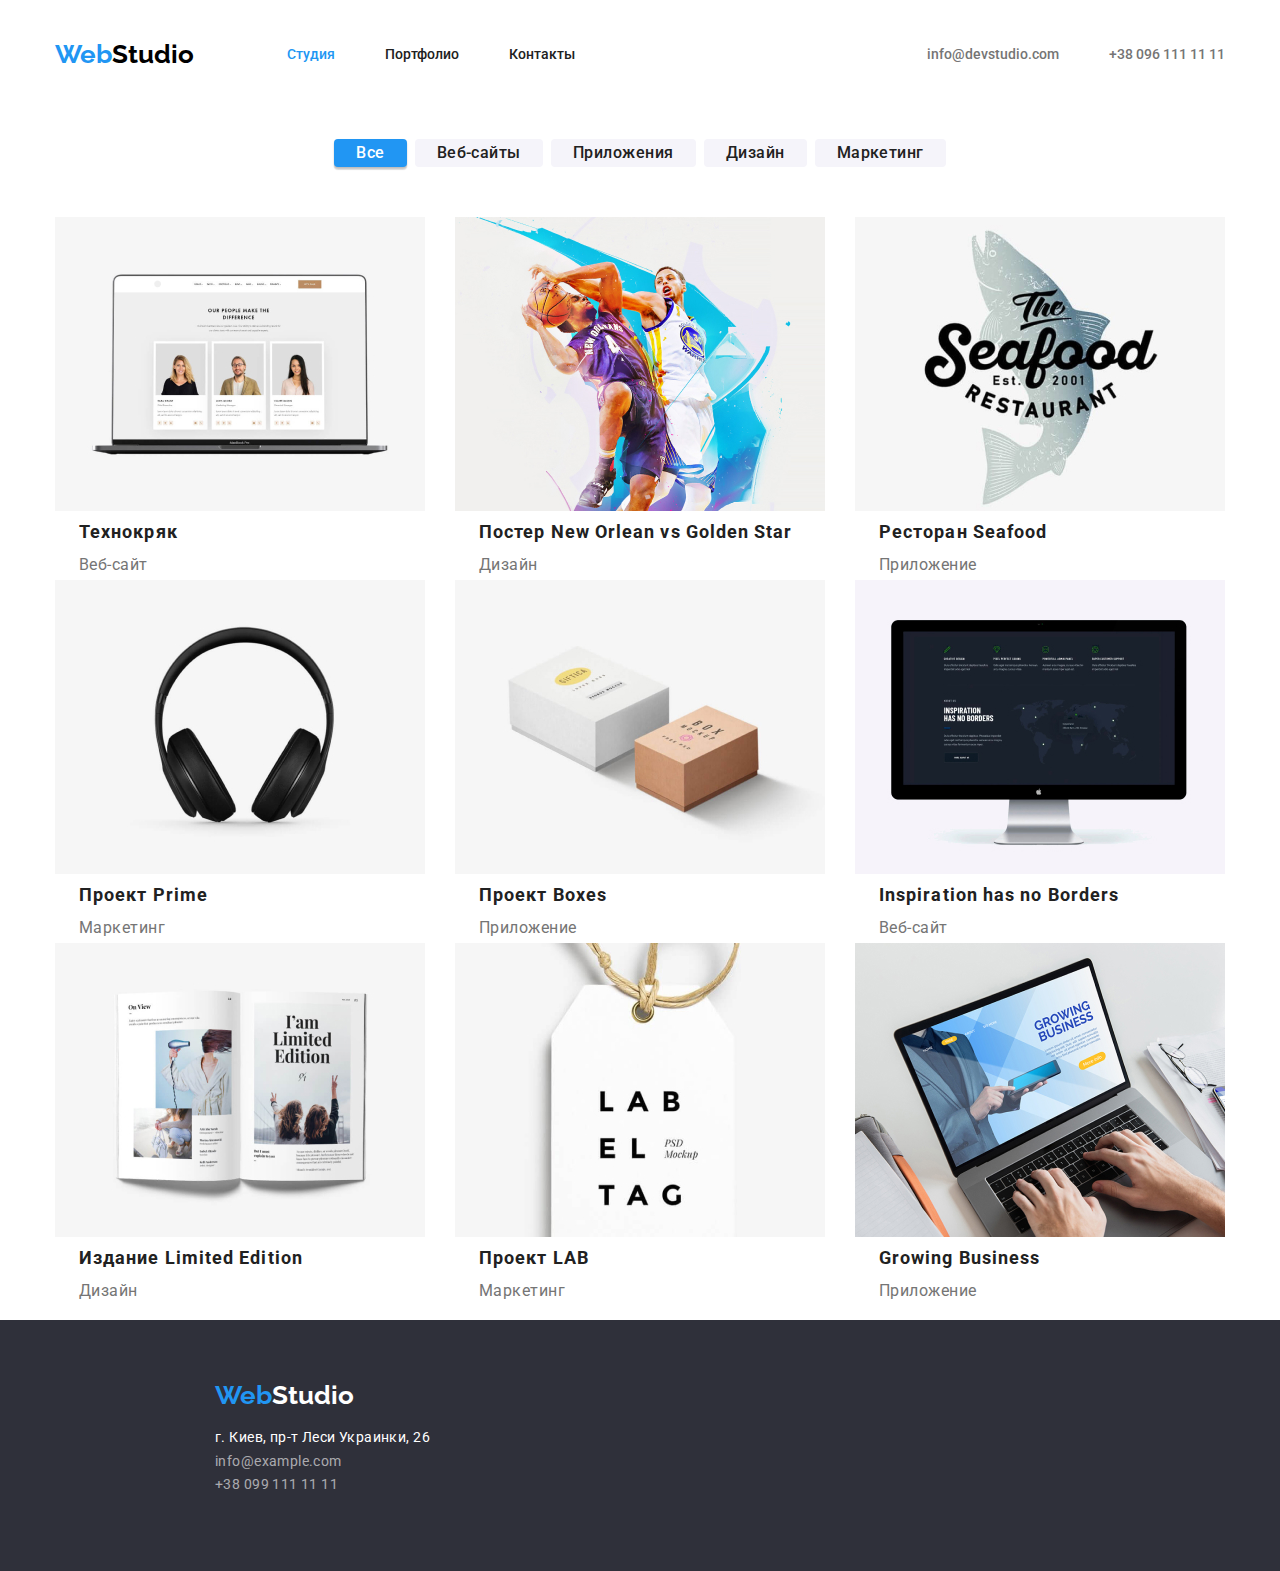
==== portfolio.html @ ba327151 "create files" ====
<!DOCTYPE html>
<html lang="ru">
  <head>
    <meta charset="UTF-8" />
    <meta http-equiv="X-UA-Compatible" content="IE=edge" />
    <meta name="viewport" content="width=device-width, initial-scale=1.0" />
    <link rel="stylesheet" href="./normalize.min.css" />
    <link rel="preconnect" href="https://fonts.googleapis.com" />
    <link rel="preconnect" href="https://fonts.gstatic.com" crossorigin />
    <link
      href="https://fonts.googleapis.com/css2?family=Raleway:wght@700&family=Roboto:wght@400;500;700;900&display=swap"
      rel="stylesheet"
    />
    <link rel="stylesheet" href="./styles.css" />
    <title>Document</title>
  </head>
  <body>
    <header class="header">
      <div class="container">
        <div class="header__inner">
          <nav class="header__menu">
            <a href="" class="logolink"> <span>Web</span>Studio </a>
            <ul class="header__links">
              <li><a class="header__link current" href="#">Студия</a></li>
              <li><a class="header__link" href="#">Портфолио</a></li>
              <li><a class="header__link" href="#">Контакты</a></li>
            </ul>
          </nav>
          <ul class="contacts__items">
            <li><a href="mailto:info@devstudio.com" class="header__mail">info@devstudio.com</a></li>
            <li><a href="tel:+380961111111" class="header__phone">+38 096 111 11 11</a></li>
          </ul>
        </div>
      </div>
    </header>

    <div class="main">
      <div class="container">
        <div class="filter">
          <button class="filter__button filter__current" type="button">Все</button>
          <button class="filter__button" type="button">Веб-сайты</button>
          <button class="filter__button" type="button">Приложения</button>
          <button class="filter__button" type="button">Дизайн</button>
          <button class="filter__button" type="button">Маркетинг</button>
        </div>
      </div>
    </div>

    <div class="portfolio__wrapper">
			<div class="container">
      <ul class="portfolio__list">
        <li class="portfolio__item">
          <img src="./images/portfolio-img-01.jpg" alt="" class="portfolio__img" />
          <h3>Технокряк</h3>
          <p>Веб-сайт</p>
        </li>
        <li class="portfolio__item">
          <img src="./images/portfolio-img-02.jpg" alt="" class="portfolio__img" />
          <h3>Постер New Orlean vs Golden Star</h3>
          <p>Дизайн</p>
        </li>
        <li class="portfolio__item">
          <img src="./images/portfolio-img-03.jpg" alt="" class="portfolio__img" />
          <h3>Ресторан Seafood</h3>
          <p>Приложение</p>
        </li>
        <li class="portfolio__item">
          <img src="./images/portfolio-img-04.jpg" alt="" class="portfolio__img" />
          <h3>Проект Prime</h3>
          <p>Маркетинг</p>
        </li>
        <li class="portfolio__item">
          <img src="./images/portfolio-img-05.jpg" alt="" class="portfolio__img" />
          <h3>Проект Boxes</h3>
          <p>Приложение</p>
        </li>
        <li class="portfolio__item">
          <img src="./images/portfolio-img-06.jpg" alt="" class="portfolio__img" />
          <h3>Inspiration has no Borders</h3>
          <p>Веб-сайт</p>
        </li>
        <li class="portfolio__item">
          <img src="./images/portfolio-img-07.jpg" alt="" class="portfolio__img" />
          <h3>Издание Limited Edition</h3>
          <p>Дизайн</p>
        </li>
        <li class="portfolio__item">
          <img src="./images/portfolio-img-08.jpg" alt="" class="portfolio__img" />
          <h3>Проект LAB</h3>
          <p>Маркетинг</p>
        </li>
        <li class="portfolio__item">
          <img src="./images/portfolio-img-09.jpg" alt="" class="portfolio__img" />
          <h3>Growing Business</h3>
          <p>Приложение</p>
        </li>
      </ul>
			</div>
    </div>

    <footer class="footer">
      <div class="container">
        <a href="" class="logolink footer__logolink"> <span>Web</span>Studio </a>
        <address>
          <ul class="footer__text">
            <li class="footer__text-item color-white">
              <a href="">г. Киев, пр-т Леси Украинки, 26</a>
            </li>
            <li class="footer__text-item">
              <a href="mailto:info@example.com">info@example.com</a>
            </li>
            <li class="footer__text-item">
              <a href="tel:tel:+380961111111">+38 099 111 11 11</a>
            </li>
          </ul>
        </address>
      </div>
    </footer>
  </body>
</html>
---- styles.css ----
*,
*::before,
*::after {
  box-sizing: border-box;
}
:root {
  --highlight-color: #2196f3;
  --main-color: #212121;
  --small-text-color: #757575
}

body {
  font-family: 'Roboto', sans-serif;
  font-style: normal;
  font-size: 14px;
  font-weight: 400;
  color: var(--main-color);
  width: 100%;
  max-width: 100%;
  overflow-x: hidden;
}

ul {
  padding-left: 0;
}
a {
  text-decoration: none;
  color: var(--main-color);
}
li {
  list-style: none;
  margin-left: 0;
  padding-left: 0;
}
.container {
  width: 1170px;
  margin: 0 auto;
}

.logolink {
  font-family: 'Raleway';
  font-style: normal;
  font-weight: 700;
  font-size: 26px;
  line-height: 1.2;
  color: #000000;
  text-decoration: none;
  margin-right: 93px;
}

.logolink span {
  color: var(--highlight-color);
}
.header__inner {
  margin: 32px 0px;
}
.header__menu {
  display: flex;
  align-items: center;
}

.header__links {
  display: flex;
}

.header__links li {
  margin-right: 50px;
  font-weight: 500;
  font-size: 14px;
  line-height: 1.14;
}

.header__link {
  color: var(--main-color);
}

.header__link:hover {
  color: var(--highlight-color);
}

.header__links li:last-child {
  margin-right: 0;
}

.current {
  color: var(--highlight-color);
}

.header__inner {
  display: flex;
  justify-content: space-between;
}

.contacts__items {
  display: flex;
}

.header__mail {
  margin-right: 50px;
  font-weight: 500;
  font-size: 14px;
  line-height: 1.14;
  color: var(--small-text-color);
}

.header__phone {
  font-weight: 500;
  font-size: 14px;
  line-height: 1.14;
  color: var(--small-text-color);
}

.header__phone:hover {
  color: var(--highlight-color);
}

.header__mail:hover {
  color: var(--highlight-color);
}
.hero {
  margin-bottom: 94px;
}
h1 {
  font-weight: 900;
  font-size: 44px;
  line-height: 1.36;
  text-align: center;
  letter-spacing: 0.06em;
  text-transform: uppercase;
  color: #ffffff;
}
.hero__inner {
  width: 1600px;
  height: 600px;
  padding: 200px 450px;
  background: #2f303a;
  margin: 0 auto;
  text-align: center;
}

.hero__button {
  font-weight: 700;
  font-size: 16px;
  line-height: 1.88;
  text-align: center;
  letter-spacing: 0.06em;
  color: #ffffff;
  width: 200px;
  height: 50px;
  left: 700px;
  top: 430px;
  background: var(--highlight-color);
  box-shadow: 0px 4px 4px rgba(0, 0, 0, 0.15);
  border-radius: 4px;
}
.features__list {
  margin-bottom: 94px;
  display: flex;
  font-weight: 400;
  font-size: 14px;
  line-height: 1.71;
  letter-spacing: 0.03em;
  color: #757575;
}
.features__item + .features__item {
  margin-left: 30px;
}

h3 {
  font-weight: 700;
  font-size: 14px;
  line-height: 1.14;
  letter-spacing: 0.03em;
  text-transform: uppercase;
  color: var(--main-color);
}
h2 {
  font-weight: 700;
  font-size: 36px;
  line-height: 1.17;
  text-align: center;
  letter-spacing: 0.03em;
  color: var(--main-color);
  margin: 0px;
  margin-bottom: 50px;
}
.job__carousel {
  display: flex;
  justify-content: center;
  margin-bottom: 94px;
}

.job__img + .job__img {
  margin-left: 27px;
}
.team {
  width: 1600px;
  height: 648px;
  background: #f5f4fa;
  margin: 0 auto;
  padding-top: 94px;
  padding-bottom: 94px;

  font-weight: 400;
  font-size: 16px;
  line-height: 1.19;
  letter-spacing: 0.03em;
  color: var(--small-text-color);
}

.team__list {
  display: flex;
  justify-content: center;
}
.team__item {
  text-align: center;
  background: #ffffff;
  box-shadow: 0px 1px 3px rgba(0, 0, 0, 0.12), 0px 1px 1px rgba(0, 0, 0, 0.14),
    0px 2px 1px rgba(0, 0, 0, 0.2);
  border-radius: 0px 0px 4px 4px;
}
.team__item + .team__item {
  margin-left: 30px;
}
.team__item h3 {
  font-weight: 500;
  font-size: 16px;
  line-height: 1.19;
  text-align: center;
  letter-spacing: 0.03em;
  color: var(--main-color);
}
.footer {
  width: 1600px;
  padding: 60px 0px 60px 0px;
  background: #2f303a;
  margin: 0 auto;
}
.footer__logolink {
  color: #ffffff;
}

.footer__text-item a {
  font-style: normal;
  font-size: 14px;
  line-height: 1.71;
  letter-spacing: 0.03em;
  color: rgba(255, 255, 255, 0.6);
}
.footer__text-item a:hover {
color: var(--highlight-color);
}
.color-white a {
  color: #ffffff;
}
.filter {
  display: flex;
  justify-content: center;
  align-items: center;
  margin-top: 62px;
  margin-bottom: 50px;
}
.filter__button {
  background: #f5f4fa;
  border-radius: 4px;
  font-family: 'Roboto';
  font-style: normal;
  font-weight: 500;
  font-size: 16px;
  line-height: 1.62;
  text-align: center;
  letter-spacing: 0.03em;
  border: none;
  color: #212121;
  padding-left: 22px;
  padding-right: 22px;
}

.filter__button + .filter__button {
  margin-left: 8px;
}
.filter__button:hover {
  color: var(--highlight-color);
  background: #f5f4fa;
}
.filter__current {
  color: #ffffff;
  background: var(--highlight-color);
  box-shadow: 0px 3px 1px rgba(0, 0, 0, 0.1), 0px 1px 2px rgba(0, 0, 0, 0.08),
    0px 2px 2px rgba(0, 0, 0, 0.12);
}
.portfolio__list {
  display: flex;
  justify-content: center;
  flex-wrap: wrap;
}

.portfolio__item h3 {
  font-weight: 700;
  font-size: 18px;
  line-height: 2;
  letter-spacing: 0.06em;
  text-transform: none;
  color: var(--main-color);
  padding-left: 24px;
  padding-right: 24px;
  margin: 0;
}

.portfolio__item:not(:nth-child(3n + 3)) {
  margin-right: 30px;
}
.portfolio__item p {
  font-size: 16px;
  line-height: 1.88;
  letter-spacing: 0.03em;
  color: var(--small-text-color);
  padding-left: 24px;
  padding-right: 24px;
  margin: 0;
}
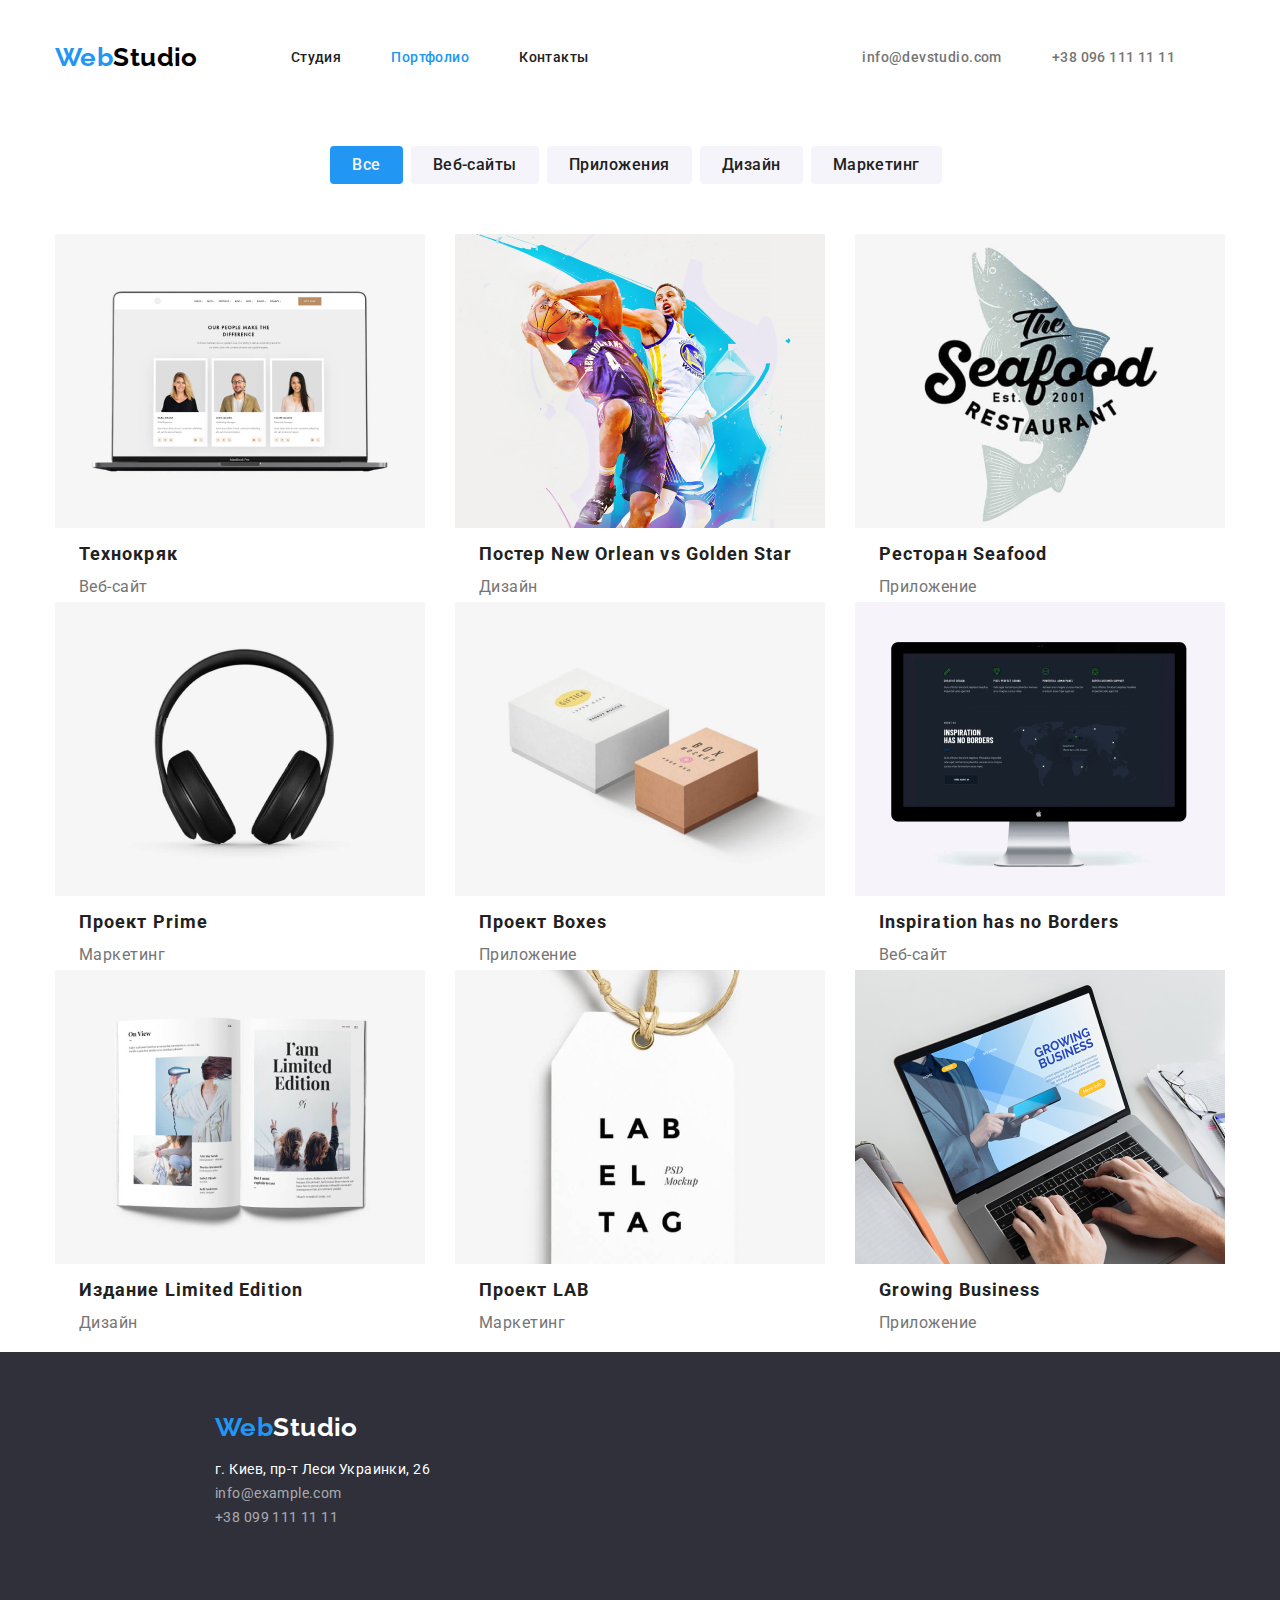
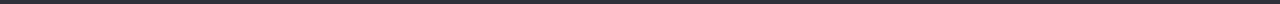
==== commit 5164186b: "add mentor corrections" ====
--- a/portfolio.html
+++ b/portfolio.html
@@ -4,6 +4,7 @@
     <meta charset="UTF-8" />
     <meta http-equiv="X-UA-Compatible" content="IE=edge" />
     <meta name="viewport" content="width=device-width, initial-scale=1.0" />
+    <title>Document</title>
     <link rel="stylesheet" href="./normalize.min.css" />
     <link rel="preconnect" href="https://fonts.googleapis.com" />
     <link rel="preconnect" href="https://fonts.gstatic.com" crossorigin />
@@ -11,8 +12,7 @@
       href="https://fonts.googleapis.com/css2?family=Raleway:wght@700&family=Roboto:wght@400;500;700;900&display=swap"
       rel="stylesheet"
     />
-    <link rel="stylesheet" href="./styles.css" />
-    <title>Document</title>
+    <link rel="stylesheet" href="./css/styles.css" />
   </head>
   <body>
     <header class="header">
@@ -21,82 +21,89 @@
           <nav class="header__menu">
             <a href="" class="logolink"> <span>Web</span>Studio </a>
             <ul class="header__links">
-              <li><a class="header__link current" href="#">Студия</a></li>
-              <li><a class="header__link" href="#">Портфолио</a></li>
+              <li><a class="header__link" href="./index.html">Студия</a></li>
+              <li><a class="header__link current" href="#">Портфолио</a></li>
               <li><a class="header__link" href="#">Контакты</a></li>
             </ul>
           </nav>
           <ul class="contacts__items">
-            <li><a href="mailto:info@devstudio.com" class="header__mail">info@devstudio.com</a></li>
-            <li><a href="tel:+380961111111" class="header__phone">+38 096 111 11 11</a></li>
+            <li>
+              <a href="mailto:info@devstudio.com" class="header__contacts">info@devstudio.com</a>
+            </li>
+            <li><a href="tel:+380961111111" class="header__contacts">+38 096 111 11 11</a></li>
           </ul>
         </div>
       </div>
     </header>
 
-    <div class="main">
-      <div class="container">
-        <div class="filter">
-          <button class="filter__button filter__current" type="button">Все</button>
-          <button class="filter__button" type="button">Веб-сайты</button>
-          <button class="filter__button" type="button">Приложения</button>
-          <button class="filter__button" type="button">Дизайн</button>
-          <button class="filter__button" type="button">Маркетинг</button>
+    <main>
+      <section class="projects">
+        <h1 hidden>Наши проекты</h1>
+
+            <ul class="filter__container">
+              <li><button class="filter__button filter__current" type="button">Все</button></li>
+              <li><button class="filter__button" type="button">Веб-сайты</button></li>
+              <li><button class="filter__button" type="button">Приложения</button></li>
+              <li><button class="filter__button" type="button">Дизайн</button></li>
+              <li><button class="filter__button" type="button">Маркетинг</button></li>
+            </ul>
+
+
+        <div class="portfolio">
+          <div class="container">
+            <ul class="portfolio__list">
+              <li class="portfolio__item">
+                <img src="./images/portfolio-img-01.jpg" alt="" class="portfolio__img" />
+                <h3 class="card-title">Технокряк</h3>
+                <p>Веб-сайт</p>
+              </li>
+              <li class="portfolio__item">
+                <img src="./images/portfolio-img-02.jpg" alt="" class="portfolio__img" />
+                <h3 class="card-title">Постер New Orlean vs Golden Star</h3>
+                <p>Дизайн</p>
+              </li>
+              <li class="portfolio__item">
+                <img src="./images/portfolio-img-03.jpg" alt="" class="portfolio__img" />
+                <h3 class="card-title">Ресторан Seafood</h3>
+                <p>Приложение</p>
+              </li>
+              <li class="portfolio__item">
+                <img src="./images/portfolio-img-04.jpg" alt="" class="portfolio__img" />
+                <h3 class="card-title">Проект Prime</h3>
+                <p>Маркетинг</p>
+              </li>
+              <li class="portfolio__item">
+                <img src="./images/portfolio-img-05.jpg" alt="" class="portfolio__img" />
+                <h3 class="card-title">Проект Boxes</h3>
+                <p>Приложение</p>
+              </li>
+              <li class="portfolio__item">
+                <img src="./images/portfolio-img-06.jpg" alt="" class="portfolio__img" />
+                <h3 class="card-title">Inspiration has no Borders</h3>
+                <p>Веб-сайт</p>
+              </li>
+              <li class="portfolio__item">
+                <img src="./images/portfolio-img-07.jpg" alt="" class="portfolio__img" />
+                <h3 class="card-title">Издание Limited Edition</h3>
+                <p>Дизайн</p>
+              </li>
+              <li class="portfolio__item">
+                <img src="./images/portfolio-img-08.jpg" alt="" class="portfolio__img" />
+                <h3 class="card-title">Проект LAB</h3>
+                <p>Маркетинг</p>
+              </li>
+              <li class="portfolio__item">
+                <img src="./images/portfolio-img-09.jpg" alt="" class="portfolio__img" />
+                <h3 class="card-title">Growing Business</h3>
+                <p>Приложение</p>
+              </li>
+            </ul>
+          </div>
         </div>
-      </div>
-    </div>
+        
+      </section>
 
-    <div class="portfolio__wrapper">
-			<div class="container">
-      <ul class="portfolio__list">
-        <li class="portfolio__item">
-          <img src="./images/portfolio-img-01.jpg" alt="" class="portfolio__img" />
-          <h3>Технокряк</h3>
-          <p>Веб-сайт</p>
-        </li>
-        <li class="portfolio__item">
-          <img src="./images/portfolio-img-02.jpg" alt="" class="portfolio__img" />
-          <h3>Постер New Orlean vs Golden Star</h3>
-          <p>Дизайн</p>
-        </li>
-        <li class="portfolio__item">
-          <img src="./images/portfolio-img-03.jpg" alt="" class="portfolio__img" />
-          <h3>Ресторан Seafood</h3>
-          <p>Приложение</p>
-        </li>
-        <li class="portfolio__item">
-          <img src="./images/portfolio-img-04.jpg" alt="" class="portfolio__img" />
-          <h3>Проект Prime</h3>
-          <p>Маркетинг</p>
-        </li>
-        <li class="portfolio__item">
-          <img src="./images/portfolio-img-05.jpg" alt="" class="portfolio__img" />
-          <h3>Проект Boxes</h3>
-          <p>Приложение</p>
-        </li>
-        <li class="portfolio__item">
-          <img src="./images/portfolio-img-06.jpg" alt="" class="portfolio__img" />
-          <h3>Inspiration has no Borders</h3>
-          <p>Веб-сайт</p>
-        </li>
-        <li class="portfolio__item">
-          <img src="./images/portfolio-img-07.jpg" alt="" class="portfolio__img" />
-          <h3>Издание Limited Edition</h3>
-          <p>Дизайн</p>
-        </li>
-        <li class="portfolio__item">
-          <img src="./images/portfolio-img-08.jpg" alt="" class="portfolio__img" />
-          <h3>Проект LAB</h3>
-          <p>Маркетинг</p>
-        </li>
-        <li class="portfolio__item">
-          <img src="./images/portfolio-img-09.jpg" alt="" class="portfolio__img" />
-          <h3>Growing Business</h3>
-          <p>Приложение</p>
-        </li>
-      </ul>
-			</div>
-    </div>
+    </main>
 
     <footer class="footer">
       <div class="container">
--- a/css/styles.css
+++ b/css/styles.css
@@ -0,0 +1,301 @@
+*,
+*::before,
+*::after {
+  box-sizing: border-box;
+}
+:root {
+  --highlight-color: #2196f3;
+  --main-color: #212121;
+  --small-text-color: #757575;
+  --team-background-color: #ffffff;
+  --filter-button-bg: #f5f4fa;
+  --footer-dark: #2f303a;
+  --features-text: #757575;
+}
+
+body {
+  font-family: 'Roboto', sans-serif;
+  font-style: normal;
+  font-size: 14px;
+  font-weight: 400;
+  letter-spacing: 0.03em;
+  line-height: 1.71;
+  color: var(--main-color);
+}
+
+a {
+  text-decoration: none;
+  color: var(--main-color);
+}
+ul,
+li {
+  list-style: none;
+  margin-left: 0;
+  padding-left: 0;
+}
+.container {
+  width: 1170px;
+  margin: 0 auto;
+}
+
+.logolink {
+  font-family: 'Raleway';
+  font-style: normal;
+  font-weight: 700;
+  font-size: 26px;
+  line-height: 1.2;
+  color: #000000;
+  text-decoration: none;
+  margin-right: 93px;
+}
+
+.logolink span {
+  color: var(--highlight-color);
+}
+.header__inner {
+  margin: 32px 0px;
+}
+.header__menu {
+  display: flex;
+  align-items: center;
+}
+
+.header__links {
+  display: flex;
+}
+
+.header__link,
+.header__contacts {
+  color: var(--main-color);
+  font-weight: 500;
+  font-size: 14px;
+  line-height: 1.14;
+  margin-right: 50px;
+}
+
+.header__link:hover {
+  color: var(--highlight-color);
+}
+
+.header__links li:last-child {
+  margin-right: 0;
+}
+
+.current {
+  color: var(--highlight-color);
+}
+
+.header__inner {
+  display: flex;
+  justify-content: space-between;
+}
+
+.contacts__items {
+  display: flex;
+}
+
+.header__contacts {
+  color: var(--small-text-color);
+}
+.header__contacts + .header__contacts {
+  margin-left: 50px;
+}
+
+.header__phone:hover {
+  color: var(--highlight-color);
+}
+
+.header__mail:hover {
+  color: var(--highlight-color);
+}
+.hero {
+  margin-bottom: 94px;
+}
+.hero-title {
+  font-weight: 900;
+  font-size: 44px;
+  line-height: 1.36;
+  text-align: center;
+  letter-spacing: 0.06em;
+  text-transform: uppercase;
+  color: var(--team-background-color);
+}
+.hero__inner {
+  width: 1600px;
+  height: 600px;
+  padding: 200px 450px;
+  background: #2f303a;
+  margin: 0 auto;
+  text-align: center;
+}
+
+.hero__button {
+  font-weight: 700;
+  font-size: 16px;
+  line-height: 1.88;
+  text-align: center;
+  letter-spacing: 0.06em;
+  color: var(--team-background-color);
+  width: 200px;
+  height: 50px;
+  left: 700px;
+  top: 430px;
+  background: var(--highlight-color);
+  box-shadow: 0px 4px 4px rgba(0, 0, 0, 0.15);
+  border-radius: 4px;
+}
+.features__list {
+  margin-bottom: 94px;
+  display: flex;
+}
+.features__description {
+  font-weight: 400;
+  letter-spacing: 0.03em;
+  color: var(--features-text);
+}
+.features__item + .features__item {
+  margin-left: 30px;
+}
+
+.features__title {
+  line-height: 1.14;
+  letter-spacing: 0.03em;
+  text-transform: uppercase;
+  color: var(--main-color);
+}
+h2 {
+  font-size: 36px;
+  line-height: 1.17;
+  text-align: center;
+  letter-spacing: 0.03em;
+  color: var(--main-color);
+  margin: 0px;
+  margin-bottom: 50px;
+}
+.job__carousel {
+  display: flex;
+  justify-content: center;
+  margin-bottom: 94px;
+}
+
+.job__img + .job__img {
+  margin-left: 27px;
+}
+.team {
+  background: var(--team-background-color);
+  margin-bottom: 94px;
+  font-weight: 400;
+  font-size: 16px;
+  line-height: 1.19;
+  color: var(--small-text-color);
+}
+
+.team__list {
+  display: flex;
+  justify-content: center;
+}
+.team__item {
+  text-align: center;
+  background: var(--team-background-color);
+  box-shadow: 0px 1px 3px rgba(0, 0, 0, 0.12), 0px 1px 1px rgba(0, 0, 0, 0.14),
+    0px 2px 1px rgba(0, 0, 0, 0.2);
+  border-radius: 0px 0px 4px 4px;
+}
+.team__item + .team__item {
+  margin-left: 30px;
+}
+.team-name-title {
+  font-weight: 500;
+  font-size: 16px;
+  line-height: 1.19;
+  text-align: center;
+  color: var(--main-color);
+}
+.footer {
+  width: 1600px;
+  padding: 60px 0px 60px 0px;
+  background: var(--footer-dark);
+  margin: 0 auto;
+}
+.footer__logolink {
+  color: var(--team-background-color);
+}
+
+.footer__text-item a {
+  font-style: normal;
+  color: rgba(255, 255, 255, 0.6);
+}
+.footer__text-item a:hover {
+  color: var(--highlight-color);
+}
+.color-white a {
+  color: var(--team-background-color);
+}
+.filter__container {
+  display: flex;
+  justify-content: center;
+  align-items: center;
+  margin-top: 62px;
+  margin-bottom: 50px;
+}
+.filter__button {
+  background: var(--filter-button-bg);
+  border-radius: 4px;
+  font-family: 'Roboto';
+  font-style: normal;
+  font-weight: 500;
+  font-size: 16px;
+  line-height: 1.62;
+  text-align: center;
+  letter-spacing: 0.03em;
+  border: none;
+  color: var(--main-color);
+  padding: 6px 22px 6px 22px;
+  margin-right: 8px;
+}
+
+.filter__button:hover {
+  color: var(--filter-button-bg);
+  background: var(--highlight-color);
+  box-shadow: 0px 3px 1px rgba(0, 0, 0, 0.1), 0px 1px 2px rgba(0, 0, 0, 0.08),
+    0px 2px 2px rgba(0, 0, 0, 0.12);
+}
+.filter__current {
+  color: var(--filter-button-bg);
+  background: var(--highlight-color);
+}
+.filter__current:hover {
+  color: var(--filter-button-bg);
+  background: var(--highlight-color);
+  box-shadow: 0px 3px 1px rgba(0, 0, 0, 0.1), 0px 1px 2px rgba(0, 0, 0, 0.08),
+    0px 2px 2px rgba(0, 0, 0, 0.12);
+}
+.portfolio__list {
+  display: flex;
+  justify-content: center;
+  flex-wrap: wrap;
+}
+
+.card-title {
+  font-size: 18px;
+  line-height: 2;
+  letter-spacing: 0.06em;
+  text-transform: none;
+  color: var(--main-color);
+  padding-left: 24px;
+  padding-right: 24px;
+  margin: 0;
+}
+
+.portfolio__item:not(:nth-child(3n + 3)) {
+  margin-right: 30px;
+}
+.portfolio__item p {
+  font-size: 16px;
+  line-height: 1.88;
+  letter-spacing: 0.03em;
+  color: var(--small-text-color);
+  padding-left: 24px;
+  padding-right: 24px;
+  margin: 0;
+}
